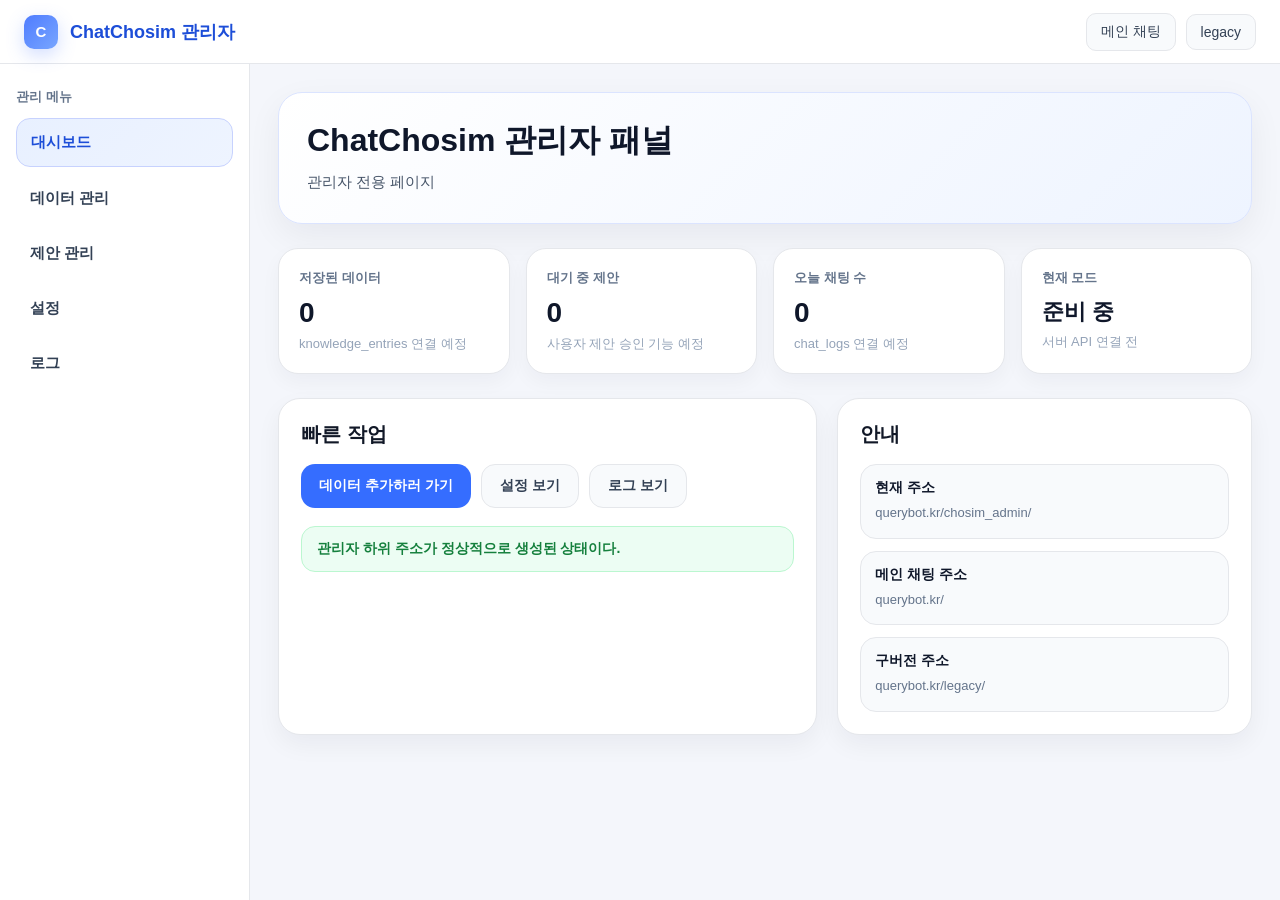
==== src/main/resources/static/chosim_admin/index.html @ a06877ca "Add chosim_admin page" ====
<!DOCTYPE html>
<html lang="ko">
<head>
    <meta charset="UTF-8" />
    <meta name="viewport" content="width=device-width, initial-scale=1.0" />
    <title>ChatChosim 관리자</title>
    <style>
        * {
            box-sizing: border-box;
        }

        body {
            margin: 0;
            font-family: "Malgun Gothic", "Apple SD Gothic Neo", Arial, sans-serif;
            background: #f4f6fb;
            color: #1f2937;
        }

        .topbar {
            width: 100%;
            height: 64px;
            background: #ffffff;
            border-bottom: 1px solid #e5e7eb;
            display: flex;
            align-items: center;
            justify-content: space-between;
            padding: 0 24px;
            position: sticky;
            top: 0;
            z-index: 10;
        }

        .brand {
            display: flex;
            align-items: center;
            gap: 12px;
            font-size: 18px;
            font-weight: 700;
            color: #1d4ed8;
        }

        .brand-badge {
            width: 34px;
            height: 34px;
            border-radius: 10px;
            background: linear-gradient(135deg, #4f7cff, #78a6ff);
            color: white;
            display: flex;
            align-items: center;
            justify-content: center;
            font-size: 15px;
            font-weight: 800;
            box-shadow: 0 6px 18px rgba(79, 124, 255, 0.25);
        }

        .top-links {
            display: flex;
            align-items: center;
            gap: 10px;
            flex-wrap: wrap;
        }

        .top-links a {
            text-decoration: none;
            color: #334155;
            font-size: 14px;
            padding: 9px 14px;
            border-radius: 10px;
            background: #f8fafc;
            border: 1px solid #e5e7eb;
            transition: 0.18s ease;
        }

        .top-links a:hover {
            background: #eef4ff;
            color: #1d4ed8;
            border-color: #c7d2fe;
        }

        .layout {
            display: flex;
            min-height: calc(100vh - 64px);
        }

        .sidebar {
            width: 250px;
            background: #ffffff;
            border-right: 1px solid #e5e7eb;
            padding: 24px 16px;
        }

        .sidebar-title {
            font-size: 13px;
            color: #64748b;
            margin-bottom: 12px;
            font-weight: 700;
        }

        .nav-button {
            width: 100%;
            border: none;
            background: transparent;
            text-align: left;
            padding: 14px 14px;
            border-radius: 14px;
            cursor: pointer;
            font-size: 15px;
            font-weight: 600;
            color: #334155;
            margin-bottom: 8px;
            transition: 0.18s ease;
        }

        .nav-button:hover {
            background: #f1f5ff;
            color: #1d4ed8;
        }

        .nav-button.active {
            background: linear-gradient(135deg, #e8f0ff, #eef4ff);
            color: #1d4ed8;
            border: 1px solid #c7d2fe;
        }

        .content {
            flex: 1;
            padding: 28px;
        }

        .hero {
            background: linear-gradient(135deg, #ffffff, #eef4ff);
            border: 1px solid #dbe4ff;
            border-radius: 24px;
            padding: 28px;
            box-shadow: 0 12px 34px rgba(15, 23, 42, 0.06);
            margin-bottom: 24px;
        }

        .hero h1 {
            margin: 0 0 10px 0;
            font-size: 32px;
            line-height: 1.2;
            color: #0f172a;
        }

        .hero p {
            margin: 0;
            font-size: 15px;
            color: #475569;
            line-height: 1.7;
        }

        .stats {
            display: grid;
            grid-template-columns: repeat(4, minmax(0, 1fr));
            gap: 16px;
            margin-bottom: 24px;
        }

        .stat-card {
            background: #ffffff;
            border: 1px solid #e5e7eb;
            border-radius: 20px;
            padding: 20px;
            box-shadow: 0 8px 20px rgba(15, 23, 42, 0.04);
        }

        .stat-title {
            font-size: 13px;
            color: #64748b;
            margin-bottom: 10px;
            font-weight: 700;
        }

        .stat-value {
            font-size: 28px;
            font-weight: 800;
            color: #0f172a;
            margin-bottom: 6px;
        }

        .stat-desc {
            font-size: 13px;
            color: #94a3b8;
        }

        .panel-grid {
            display: grid;
            grid-template-columns: 1.3fr 1fr;
            gap: 20px;
        }

        .card {
            background: #ffffff;
            border: 1px solid #e5e7eb;
            border-radius: 22px;
            padding: 22px;
            box-shadow: 0 10px 24px rgba(15, 23, 42, 0.05);
        }

        .card h2 {
            margin: 0 0 16px 0;
            font-size: 20px;
            color: #111827;
        }

        .field-group {
            margin-bottom: 14px;
        }

        .field-group label {
            display: block;
            font-size: 13px;
            font-weight: 700;
            color: #475569;
            margin-bottom: 8px;
        }

        input[type="text"],
        input[type="password"],
        textarea,
        select {
            width: 100%;
            border: 1px solid #d1d5db;
            border-radius: 14px;
            padding: 13px 14px;
            font-size: 14px;
            outline: none;
            background: #ffffff;
            color: #111827;
            transition: border-color 0.18s ease, box-shadow 0.18s ease;
        }

        textarea {
            resize: vertical;
            min-height: 110px;
        }

        input:focus,
        textarea:focus,
        select:focus {
            border-color: #4f7cff;
            box-shadow: 0 0 0 4px rgba(79, 124, 255, 0.12);
        }

        .button-row {
            display: flex;
            gap: 10px;
            flex-wrap: wrap;
            margin-top: 16px;
        }

        .btn {
            border: none;
            border-radius: 14px;
            padding: 12px 18px;
            font-size: 14px;
            font-weight: 700;
            cursor: pointer;
            transition: 0.18s ease;
        }

        .btn-primary {
            background: #356dff;
            color: white;
        }

        .btn-primary:hover {
            background: #245df4;
        }

        .btn-light {
            background: #f8fafc;
            color: #334155;
            border: 1px solid #e5e7eb;
        }

        .btn-light:hover {
            background: #eef2ff;
            color: #1d4ed8;
        }

        .log-list,
        .notice-list {
            display: flex;
            flex-direction: column;
            gap: 12px;
        }

        .log-item,
        .notice-item {
            background: #f8fafc;
            border: 1px solid #e5e7eb;
            border-radius: 16px;
            padding: 14px;
        }

        .log-item-title,
        .notice-item-title {
            font-size: 14px;
            font-weight: 700;
            color: #0f172a;
            margin-bottom: 6px;
        }

        .log-item-desc,
        .notice-item-desc {
            font-size: 13px;
            color: #64748b;
            line-height: 1.6;
        }

        .status-bar {
            margin-top: 18px;
            padding: 13px 15px;
            border-radius: 14px;
            font-size: 14px;
            font-weight: 700;
            background: #ecfdf3;
            color: #15803d;
            border: 1px solid #bbf7d0;
        }

        .hidden {
            display: none;
        }

        .section {
            display: none;
        }

        .section.active {
            display: block;
        }

        .small-note {
            margin-top: 10px;
            font-size: 12px;
            color: #94a3b8;
            line-height: 1.6;
        }

        @media (max-width: 1100px) {
            .stats {
                grid-template-columns: repeat(2, minmax(0, 1fr));
            }

            .panel-grid {
                grid-template-columns: 1fr;
            }
        }

        @media (max-width: 860px) {
            .layout {
                flex-direction: column;
            }

            .sidebar {
                width: 100%;
                border-right: none;
                border-bottom: 1px solid #e5e7eb;
            }

            .content {
                padding: 18px;
            }

            .hero h1 {
                font-size: 26px;
            }
        }

        @media (max-width: 560px) {
            .topbar {
                padding: 0 14px;
            }

            .stats {
                grid-template-columns: 1fr;
            }

            .top-links {
                display: none;
            }

            .hero {
                padding: 20px;
            }

            .card {
                padding: 18px;
            }
        }
    </style>
</head>
<body>
<header class="topbar">
    <div class="brand">
        <div class="brand-badge">C</div>
        <span>ChatChosim 관리자</span>
    </div>
    <div class="top-links">
        <a href="/">메인 채팅</a>
        <a href="/legacy/">legacy</a>
    </div>
</header>

<div class="layout">
    <aside class="sidebar">
        <div class="sidebar-title">관리 메뉴</div>
        <button class="nav-button active" data-target="dashboard">대시보드</button>
        <button class="nav-button" data-target="knowledge">데이터 관리</button>
        <button class="nav-button" data-target="suggestions">제안 관리</button>
        <button class="nav-button" data-target="settings">설정</button>
        <button class="nav-button" data-target="logs">로그</button>
    </aside>

    <main class="content">
        <section id="dashboard" class="section active">
            <div class="hero">
                <h1>ChatChosim 관리자 패널</h1>
                <p>
                     관리자 전용 페이지
                </p>
            </div>

            <div class="stats">
                <div class="stat-card">
                    <div class="stat-title">저장된 데이터</div>
                    <div class="stat-value">0</div>
                    <div class="stat-desc">knowledge_entries 연결 예정</div>
                </div>
                <div class="stat-card">
                    <div class="stat-title">대기 중 제안</div>
                    <div class="stat-value">0</div>
                    <div class="stat-desc">사용자 제안 승인 기능 예정</div>
                </div>
                <div class="stat-card">
                    <div class="stat-title">오늘 채팅 수</div>
                    <div class="stat-value">0</div>
                    <div class="stat-desc">chat_logs 연결 예정</div>
                </div>
                <div class="stat-card">
                    <div class="stat-title">현재 모드</div>
                    <div class="stat-value" style="font-size: 22px;">준비 중</div>
                    <div class="stat-desc">서버 API 연결 전</div>
                </div>
            </div>

            <div class="panel-grid">
                <div class="card">
                    <h2>빠른 작업</h2>
                    <div class="button-row">
                        <button class="btn btn-primary" onclick="showSection('knowledge')">데이터 추가하러 가기</button>
                        <button class="btn btn-light" onclick="showSection('settings')">설정 보기</button>
                        <button class="btn btn-light" onclick="showSection('logs')">로그 보기</button>
                    </div>
                    <div class="status-bar">
                        관리자 하위 주소가 정상적으로 생성된 상태이다.
                    </div>
                </div>

                <div class="card">
                    <h2>안내</h2>
                    <div class="notice-list">
                        <div class="notice-item">
                            <div class="notice-item-title">현재 주소</div>
                            <div class="notice-item-desc">querybot.kr/chosim_admin/</div>
                        </div>
                        <div class="notice-item">
                            <div class="notice-item-title">메인 채팅 주소</div>
                            <div class="notice-item-desc">querybot.kr/</div>
                        </div>
                        <div class="notice-item">
                            <div class="notice-item-title">구버전 주소</div>
                            <div class="notice-item-desc">querybot.kr/legacy/</div>
                        </div>
                    </div>
                </div>
            </div>
        </section>

        <section id="knowledge" class="section">
            <div class="card">
                <h2>데이터 관리</h2>

                <div class="field-group">
                    <label for="knowledgeQuestion">질문</label>
                    <input type="text" id="knowledgeQuestion" placeholder="예: 세르는 누구야?" />
                </div>

                <div class="field-group">
                    <label for="knowledgeAnswer">답변</label>
                    <textarea id="knowledgeAnswer" placeholder="예: 세르는 노아벨 세계관의 핵심 인물이다."></textarea>
                </div>

                <div class="field-group">
                    <label for="knowledgeCategory">카테고리</label>
                    <select id="knowledgeCategory">
                        <option>일반</option>
                        <option>세계관</option>
                        <option>캐릭터</option>
                        <option>기능</option>
                        <option>안내</option>
                    </select>
                </div>

                <div class="button-row">
                    <button class="btn btn-primary" onclick="fakeSave('데이터가 임시로 저장된 것처럼 표시했다.')">데이터 저장</button>
                    <button class="btn btn-light" onclick="clearKnowledgeForm()">입력 초기화</button>
                </div>

                <div class="small-note">
                    지금은 프론트 기본 화면만 만든 상태다. 나중에 이 버튼을
                    <strong>/api/admin/knowledge</strong> 와 연결하면 실제 저장이 된다.
                </div>

                <div id="knowledgeStatus" class="status-bar hidden"></div>
            </div>
        </section>

        <section id="suggestions" class="section">
            <div class="card">
                <h2>제안 관리</h2>
                <div class="notice-list">
                    <div class="notice-item">
                        <div class="notice-item-title">예시 제안 1</div>
                        <div class="notice-item-desc">질문: 노아벨이 뭐야? / 상태: 대기 중</div>
                    </div>
                    <div class="notice-item">
                        <div class="notice-item-title">예시 제안 2</div>
                        <div class="notice-item-desc">질문: ChatChosim은 무엇인가? / 상태: 대기 중</div>
                    </div>
                </div>

                <div class="button-row">
                    <button class="btn btn-primary" onclick="fakeSave('선택한 제안을 승인한 것처럼 표시했다.')">선택 항목 승인</button>
                    <button class="btn btn-light" onclick="fakeSave('선택한 제안을 거부한 것처럼 표시했다.')">선택 항목 거부</button>
                </div>

                <div class="small-note">
                    나중에 사용자 제안은 <strong>/api/suggest</strong> 로 들어오고,
                    여기서는 <strong>/api/admin/suggestions</strong> 로 관리하면 된다.
                </div>
            </div>
        </section>

        <section id="settings" class="section">
            <div class="card">
                <h2>설정</h2>

                <div class="field-group">
                    <label for="defaultReply">기본 응답 문구</label>
                    <textarea id="defaultReply" placeholder="예: 아직 학습되지 않은 질문이다."></textarea>
                </div>

                <div class="field-group">
                    <label for="siteMode">사이트 모드</label>
                    <select id="siteMode">
                        <option>운영 모드</option>
                        <option>점검 모드</option>
                        <option>테스트 모드</option>
                    </select>
                </div>

                <div class="field-group">
                    <label for="adminPassword">관리자 비밀번호(임시 표시용)</label>
                    <input type="password" id="adminPassword" placeholder="나중에 서버 해시 저장으로 변경" />
                </div>

                <div class="button-row">
                    <button class="btn btn-primary" onclick="fakeSave('설정이 저장된 것처럼 표시했다.')">설정 저장</button>
                </div>

                <div class="small-note">
                    지금은 화면만 있는 상태다. 이후 <strong>/api/admin/settings</strong> 와 연결하면 실제 설정 저장이 가능하다.
                </div>
            </div>
        </section>

        <section id="logs" class="section">
            <div class="card">
                <h2>최근 로그</h2>
                <div class="log-list">
                    <div class="log-item">
                        <div class="log-item-title">예시 로그 1</div>
                        <div class="log-item-desc">사용자 메시지와 응답 로그가 여기에 표시될 예정이다.</div>
                    </div>
                    <div class="log-item">
                        <div class="log-item-title">예시 로그 2</div>
                        <div class="log-item-desc">나중에 /api/admin/logs 와 연결하면 실제 데이터가 보인다.</div>
                    </div>
                    <div class="log-item">
                        <div class="log-item-title">예시 로그 3</div>
                        <div class="log-item-desc">날짜, 질문, 응답, 상태값 등을 볼 수 있게 확장하면 된다.</div>
                    </div>
                </div>
            </div>
        </section>
    </main>
</div>

<script>
    const navButtons = document.querySelectorAll(".nav-button");
    const sections = document.querySelectorAll(".section");

    function showSection(sectionId) {
        sections.forEach(section => {
            section.classList.remove("active");
        });

        navButtons.forEach(button => {
            button.classList.remove("active");
        });

        const targetSection = document.getElementById(sectionId);
        if (targetSection) {
            targetSection.classList.add("active");
        }

        const targetButton = document.querySelector(`.nav-button[data-target="${sectionId}"]`);
        if (targetButton) {
            targetButton.classList.add("active");
        }
    }

    navButtons.forEach(button => {
        button.addEventListener("click", () => {
            const target = button.getAttribute("data-target");
            showSection(target);
        });
    });

    function fakeSave(message) {
        const knowledgeStatus = document.getElementById("knowledgeStatus");
        knowledgeStatus.textContent = message;
        knowledgeStatus.classList.remove("hidden");

        window.scrollTo({
            top: 0,
            behavior: "smooth"
        });
    }

    function clearKnowledgeForm() {
        document.getElementById("knowledgeQuestion").value = "";
        document.getElementById("knowledgeAnswer").value = "";
        document.getElementById("knowledgeCategory").selectedIndex = 0;

        const knowledgeStatus = document.getElementById("knowledgeStatus");
        knowledgeStatus.textContent = "입력값을 초기화했다.";
        knowledgeStatus.classList.remove("hidden");
    }
</script>
</body>
</html>
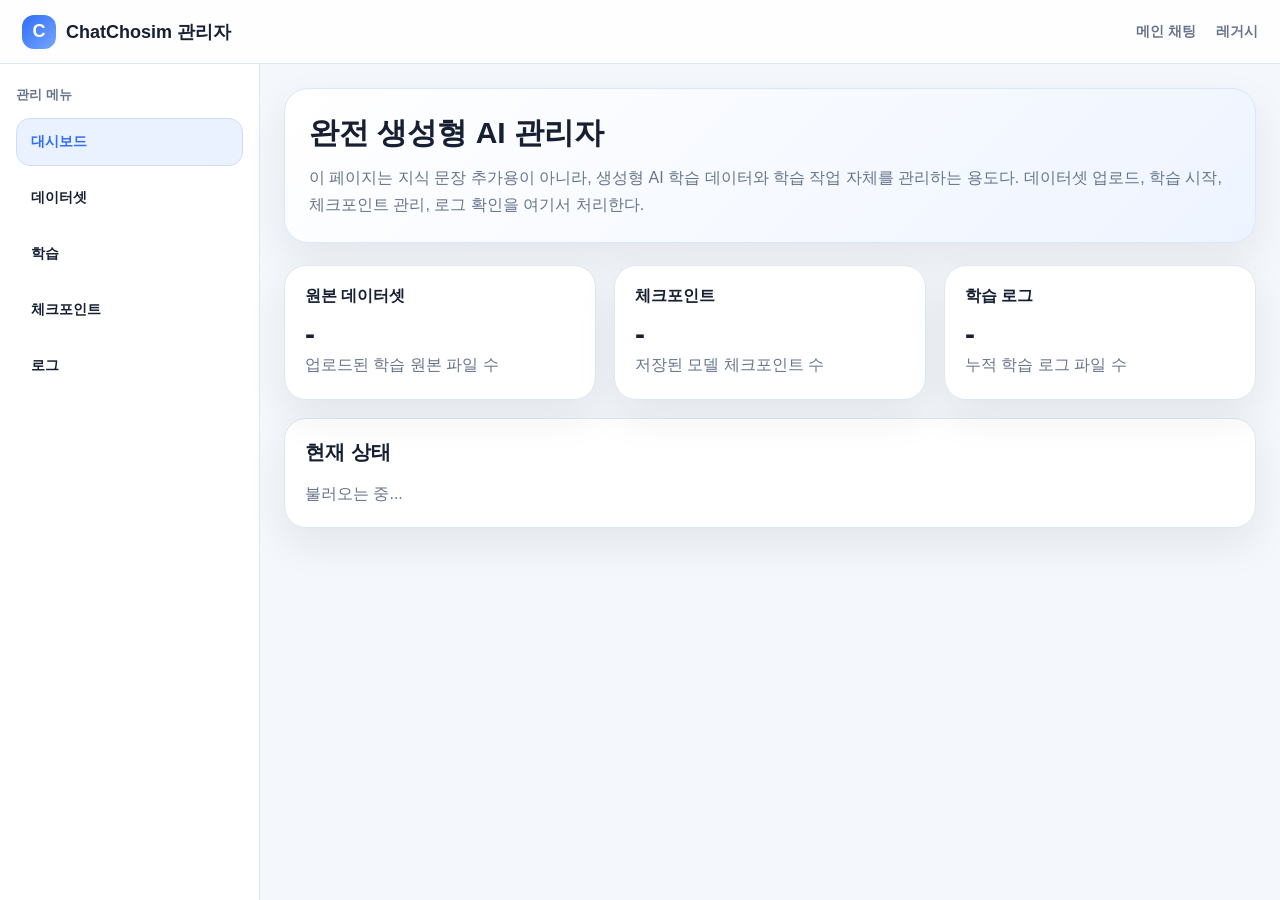
==== commit 0a3dab70: "Set querybot.kr main chat structure" ====
--- a/src/main/resources/static/chosim_admin/index.html
+++ b/src/main/resources/static/chosim_admin/index.html
@@ -2,655 +2,633 @@
 <html lang="ko">
 <head>
     <meta charset="UTF-8" />
-    <meta name="viewport" content="width=device-width, initial-scale=1.0" />
+    <meta name="viewport" content="width=device-width, initial-scale=1" />
     <title>ChatChosim 관리자</title>
     <style>
+        :root {
+            --bg: #f4f7fb;
+            --panel: #ffffff;
+            --line: #dfe7f1;
+            --text: #172033;
+            --sub: #66748b;
+            --brand: #2f6df6;
+            --brand-soft: #eaf1ff;
+            --ok-bg: #edfdf3;
+            --ok-text: #18794e;
+            --warn-bg: #fff8e8;
+            --warn-text: #9a6700;
+            --shadow: 0 16px 40px rgba(23, 32, 51, 0.08);
+        }
+
         * {
             box-sizing: border-box;
         }
 
+        html, body {
+            margin: 0;
+            padding: 0;
+            font-family: "Malgun Gothic", "Apple SD Gothic Neo", Arial, sans-serif;
+            background: var(--bg);
+            color: var(--text);
+        }
+
         body {
-            margin: 0;
-            font-family: "Malgun Gothic", "Apple SD Gothic Neo", Arial, sans-serif;
-            background: #f4f6fb;
-            color: #1f2937;
+            min-height: 100vh;
         }
 
         .topbar {
-            width: 100%;
             height: 64px;
-            background: #ffffff;
-            border-bottom: 1px solid #e5e7eb;
             display: flex;
             align-items: center;
             justify-content: space-between;
-            padding: 0 24px;
+            padding: 0 22px;
+            background: rgba(255,255,255,0.92);
+            border-bottom: 1px solid var(--line);
             position: sticky;
             top: 0;
             z-index: 10;
         }
 
         .brand {
-            display: flex;
+            display: inline-flex;
             align-items: center;
-            gap: 12px;
+            gap: 10px;
+            text-decoration: none;
+            color: var(--text);
             font-size: 18px;
-            font-weight: 700;
-            color: #1d4ed8;
+            font-weight: 800;
         }
 
         .brand-badge {
             width: 34px;
             height: 34px;
-            border-radius: 10px;
-            background: linear-gradient(135deg, #4f7cff, #78a6ff);
+            border-radius: 12px;
+            background: linear-gradient(135deg, #2f6df6, #76a6ff);
             color: white;
-            display: flex;
+            display: inline-flex;
             align-items: center;
             justify-content: center;
-            font-size: 15px;
             font-weight: 800;
-            box-shadow: 0 6px 18px rgba(79, 124, 255, 0.25);
-        }
-
-        .top-links {
-            display: flex;
-            align-items: center;
-            gap: 10px;
-            flex-wrap: wrap;
-        }
-
-        .top-links a {
+        }
+
+        .top-actions a {
             text-decoration: none;
-            color: #334155;
+            color: var(--sub);
             font-size: 14px;
-            padding: 9px 14px;
-            border-radius: 10px;
-            background: #f8fafc;
-            border: 1px solid #e5e7eb;
-            transition: 0.18s ease;
-        }
-
-        .top-links a:hover {
-            background: #eef4ff;
-            color: #1d4ed8;
-            border-color: #c7d2fe;
+            font-weight: 700;
+            margin-left: 16px;
         }
 
         .layout {
-            display: flex;
+            display: grid;
+            grid-template-columns: 260px 1fr;
             min-height: calc(100vh - 64px);
         }
 
         .sidebar {
-            width: 250px;
-            background: #ffffff;
-            border-right: 1px solid #e5e7eb;
-            padding: 24px 16px;
+            background: #fff;
+            border-right: 1px solid var(--line);
+            padding: 22px 16px;
         }
 
         .sidebar-title {
+            color: var(--sub);
             font-size: 13px;
-            color: #64748b;
-            margin-bottom: 12px;
-            font-weight: 700;
-        }
-
-        .nav-button {
+            font-weight: 800;
+            margin-bottom: 14px;
+        }
+
+        .nav-btn {
             width: 100%;
-            border: none;
+            border: 1px solid transparent;
             background: transparent;
             text-align: left;
             padding: 14px 14px;
             border-radius: 14px;
+            font-size: 14px;
+            font-weight: 700;
+            color: var(--text);
             cursor: pointer;
-            font-size: 15px;
-            font-weight: 600;
-            color: #334155;
             margin-bottom: 8px;
-            transition: 0.18s ease;
-        }
-
-        .nav-button:hover {
-            background: #f1f5ff;
-            color: #1d4ed8;
-        }
-
-        .nav-button.active {
-            background: linear-gradient(135deg, #e8f0ff, #eef4ff);
-            color: #1d4ed8;
-            border: 1px solid #c7d2fe;
+        }
+
+        .nav-btn.active {
+            background: var(--brand-soft);
+            border-color: #cfdcff;
+            color: var(--brand);
         }
 
         .content {
-            flex: 1;
-            padding: 28px;
+            padding: 24px;
+        }
+
+        .section {
+            display: none;
+        }
+
+        .section.active {
+            display: block;
         }
 
         .hero {
             background: linear-gradient(135deg, #ffffff, #eef4ff);
-            border: 1px solid #dbe4ff;
+            border: 1px solid #d9e6ff;
             border-radius: 24px;
-            padding: 28px;
-            box-shadow: 0 12px 34px rgba(15, 23, 42, 0.06);
-            margin-bottom: 24px;
+            box-shadow: var(--shadow);
+            padding: 24px;
+            margin-bottom: 22px;
         }
 
         .hero h1 {
-            margin: 0 0 10px 0;
-            font-size: 32px;
-            line-height: 1.2;
-            color: #0f172a;
+            margin: 0 0 10px;
+            font-size: 30px;
         }
 
         .hero p {
             margin: 0;
-            font-size: 15px;
-            color: #475569;
+            color: var(--sub);
             line-height: 1.7;
         }
 
-        .stats {
+        .grid {
             display: grid;
-            grid-template-columns: repeat(4, minmax(0, 1fr));
-            gap: 16px;
-            margin-bottom: 24px;
-        }
-
-        .stat-card {
-            background: #ffffff;
-            border: 1px solid #e5e7eb;
-            border-radius: 20px;
+            gap: 18px;
+        }
+
+        .grid.two {
+            grid-template-columns: repeat(2, 1fr);
+        }
+
+        .grid.three {
+            grid-template-columns: repeat(3, 1fr);
+        }
+
+        .card {
+            background: var(--panel);
+            border: 1px solid var(--line);
+            border-radius: 22px;
+            box-shadow: var(--shadow);
             padding: 20px;
-            box-shadow: 0 8px 20px rgba(15, 23, 42, 0.04);
-        }
-
-        .stat-title {
-            font-size: 13px;
-            color: #64748b;
-            margin-bottom: 10px;
-            font-weight: 700;
+        }
+
+        .card h2 {
+            margin: 0 0 14px;
+            font-size: 20px;
+        }
+
+        .card h3 {
+            margin: 0 0 10px;
+            font-size: 16px;
+        }
+
+        .muted {
+            color: var(--sub);
+            line-height: 1.7;
         }
 
         .stat-value {
-            font-size: 28px;
+            font-size: 30px;
             font-weight: 800;
-            color: #0f172a;
-            margin-bottom: 6px;
-        }
-
-        .stat-desc {
-            font-size: 13px;
-            color: #94a3b8;
-        }
-
-        .panel-grid {
-            display: grid;
-            grid-template-columns: 1.3fr 1fr;
-            gap: 20px;
-        }
-
-        .card {
-            background: #ffffff;
-            border: 1px solid #e5e7eb;
-            border-radius: 22px;
-            padding: 22px;
-            box-shadow: 0 10px 24px rgba(15, 23, 42, 0.05);
-        }
-
-        .card h2 {
-            margin: 0 0 16px 0;
-            font-size: 20px;
-            color: #111827;
-        }
-
-        .field-group {
+            margin-top: 6px;
+        }
+
+        .field {
             margin-bottom: 14px;
         }
 
-        .field-group label {
+        .field label {
             display: block;
             font-size: 13px;
-            font-weight: 700;
-            color: #475569;
+            font-weight: 800;
             margin-bottom: 8px;
         }
 
-        input[type="text"],
-        input[type="password"],
-        textarea,
-        select {
+        .field input,
+        .field select,
+        .field textarea {
             width: 100%;
-            border: 1px solid #d1d5db;
+            border: 1px solid #d7e0ec;
+            background: #fff;
             border-radius: 14px;
             padding: 13px 14px;
             font-size: 14px;
             outline: none;
-            background: #ffffff;
-            color: #111827;
-            transition: border-color 0.18s ease, box-shadow 0.18s ease;
-        }
-
-        textarea {
+        }
+
+        .field textarea {
+            min-height: 120px;
             resize: vertical;
-            min-height: 110px;
-        }
-
-        input:focus,
-        textarea:focus,
-        select:focus {
-            border-color: #4f7cff;
-            box-shadow: 0 0 0 4px rgba(79, 124, 255, 0.12);
-        }
-
-        .button-row {
+        }
+
+        .row {
             display: flex;
             gap: 10px;
             flex-wrap: wrap;
-            margin-top: 16px;
         }
 
         .btn {
             border: none;
             border-radius: 14px;
-            padding: 12px 18px;
+            padding: 12px 16px;
+            font-size: 14px;
+            font-weight: 800;
+            cursor: pointer;
+        }
+
+        .btn-primary {
+            background: var(--brand);
+            color: #fff;
+        }
+
+        .btn-light {
+            background: #f5f8fc;
+            color: var(--text);
+            border: 1px solid var(--line);
+        }
+
+        .status-box {
+            margin-top: 12px;
+            border-radius: 14px;
+            padding: 12px 14px;
             font-size: 14px;
             font-weight: 700;
-            cursor: pointer;
-            transition: 0.18s ease;
-        }
-
-        .btn-primary {
-            background: #356dff;
-            color: white;
-        }
-
-        .btn-primary:hover {
-            background: #245df4;
-        }
-
-        .btn-light {
-            background: #f8fafc;
-            color: #334155;
-            border: 1px solid #e5e7eb;
-        }
-
-        .btn-light:hover {
-            background: #eef2ff;
-            color: #1d4ed8;
-        }
-
-        .log-list,
-        .notice-list {
+            display: none;
+        }
+
+        .status-box.show {
+            display: block;
+        }
+
+        .status-box.ok {
+            background: var(--ok-bg);
+            color: var(--ok-text);
+        }
+
+        .status-box.warn {
+            background: var(--warn-bg);
+            color: var(--warn-text);
+        }
+
+        .file-list {
             display: flex;
             flex-direction: column;
-            gap: 12px;
-        }
-
-        .log-item,
-        .notice-item {
-            background: #f8fafc;
-            border: 1px solid #e5e7eb;
-            border-radius: 16px;
-            padding: 14px;
-        }
-
-        .log-item-title,
-        .notice-item-title {
-            font-size: 14px;
-            font-weight: 700;
-            color: #0f172a;
+            gap: 10px;
+        }
+
+        .file-item {
+            border: 1px solid var(--line);
+            background: #fbfdff;
+            border-radius: 14px;
+            padding: 12px 14px;
+        }
+
+        .file-name {
+            font-weight: 800;
             margin-bottom: 6px;
         }
 
-        .log-item-desc,
-        .notice-item-desc {
+        .file-meta {
+            color: var(--sub);
             font-size: 13px;
-            color: #64748b;
-            line-height: 1.6;
-        }
-
-        .status-bar {
-            margin-top: 18px;
-            padding: 13px 15px;
-            border-radius: 14px;
-            font-size: 14px;
-            font-weight: 700;
-            background: #ecfdf3;
-            color: #15803d;
-            border: 1px solid #bbf7d0;
-        }
-
-        .hidden {
-            display: none;
-        }
-
-        .section {
-            display: none;
-        }
-
-        .section.active {
-            display: block;
-        }
-
-        .small-note {
-            margin-top: 10px;
-            font-size: 12px;
-            color: #94a3b8;
-            line-height: 1.6;
         }
 
         @media (max-width: 1100px) {
-            .stats {
-                grid-template-columns: repeat(2, minmax(0, 1fr));
-            }
-
-            .panel-grid {
+            .grid.two,
+            .grid.three {
                 grid-template-columns: 1fr;
             }
         }
 
         @media (max-width: 860px) {
             .layout {
-                flex-direction: column;
-            }
-
-            .sidebar {
-                width: 100%;
-                border-right: none;
-                border-bottom: 1px solid #e5e7eb;
-            }
-
-            .content {
-                padding: 18px;
-            }
-
-            .hero h1 {
-                font-size: 26px;
-            }
-        }
-
-        @media (max-width: 560px) {
-            .topbar {
-                padding: 0 14px;
-            }
-
-            .stats {
                 grid-template-columns: 1fr;
             }
 
-            .top-links {
-                display: none;
+            .sidebar {
+                border-right: none;
+                border-bottom: 1px solid var(--line);
             }
 
-            .hero {
-                padding: 20px;
-            }
-
-            .card {
-                padding: 18px;
+            .content {
+                padding: 16px;
             }
         }
     </style>
 </head>
 <body>
 <header class="topbar">
-    <div class="brand">
-        <div class="brand-badge">C</div>
+    <a class="brand" href="/">
+        <span class="brand-badge">C</span>
         <span>ChatChosim 관리자</span>
-    </div>
-    <div class="top-links">
+    </a>
+    <div class="top-actions">
         <a href="/">메인 채팅</a>
-        <a href="/legacy/">legacy</a>
+        <a href="/legacy/">레거시</a>
     </div>
 </header>
 
 <div class="layout">
     <aside class="sidebar">
         <div class="sidebar-title">관리 메뉴</div>
-        <button class="nav-button active" data-target="dashboard">대시보드</button>
-        <button class="nav-button" data-target="knowledge">데이터 관리</button>
-        <button class="nav-button" data-target="suggestions">제안 관리</button>
-        <button class="nav-button" data-target="settings">설정</button>
-        <button class="nav-button" data-target="logs">로그</button>
+        <button class="nav-btn active" data-target="dashboard">대시보드</button>
+        <button class="nav-btn" data-target="datasets">데이터셋</button>
+        <button class="nav-btn" data-target="training">학습</button>
+        <button class="nav-btn" data-target="checkpoints">체크포인트</button>
+        <button class="nav-btn" data-target="logs">로그</button>
     </aside>
 
     <main class="content">
         <section id="dashboard" class="section active">
             <div class="hero">
-                <h1>ChatChosim 관리자 패널</h1>
+                <h1>완전 생성형 AI 관리자</h1>
                 <p>
-                     관리자 전용 페이지
+                    이 페이지는 지식 문장 추가용이 아니라, 생성형 AI 학습 데이터와 학습 작업 자체를 관리하는 용도다.
+                    데이터셋 업로드, 학습 시작, 체크포인트 관리, 로그 확인을 여기서 처리한다.
                 </p>
             </div>
 
-            <div class="stats">
-                <div class="stat-card">
-                    <div class="stat-title">저장된 데이터</div>
-                    <div class="stat-value">0</div>
-                    <div class="stat-desc">knowledge_entries 연결 예정</div>
-                </div>
-                <div class="stat-card">
-                    <div class="stat-title">대기 중 제안</div>
-                    <div class="stat-value">0</div>
-                    <div class="stat-desc">사용자 제안 승인 기능 예정</div>
-                </div>
-                <div class="stat-card">
-                    <div class="stat-title">오늘 채팅 수</div>
-                    <div class="stat-value">0</div>
-                    <div class="stat-desc">chat_logs 연결 예정</div>
-                </div>
-                <div class="stat-card">
-                    <div class="stat-title">현재 모드</div>
-                    <div class="stat-value" style="font-size: 22px;">준비 중</div>
-                    <div class="stat-desc">서버 API 연결 전</div>
-                </div>
-            </div>
-
-            <div class="panel-grid">
+            <div class="grid three">
                 <div class="card">
-                    <h2>빠른 작업</h2>
-                    <div class="button-row">
-                        <button class="btn btn-primary" onclick="showSection('knowledge')">데이터 추가하러 가기</button>
-                        <button class="btn btn-light" onclick="showSection('settings')">설정 보기</button>
-                        <button class="btn btn-light" onclick="showSection('logs')">로그 보기</button>
+                    <h3>원본 데이터셋</h3>
+                    <div class="stat-value" id="statDatasetCount">-</div>
+                    <div class="muted">업로드된 학습 원본 파일 수</div>
+                </div>
+                <div class="card">
+                    <h3>체크포인트</h3>
+                    <div class="stat-value" id="statCheckpointCount">-</div>
+                    <div class="muted">저장된 모델 체크포인트 수</div>
+                </div>
+                <div class="card">
+                    <h3>학습 로그</h3>
+                    <div class="stat-value" id="statLogCount">-</div>
+                    <div class="muted">누적 학습 로그 파일 수</div>
+                </div>
+            </div>
+
+            <div class="card" style="margin-top:18px;">
+                <h2>현재 상태</h2>
+                <div class="muted" id="dashboardStatusText">불러오는 중...</div>
+            </div>
+        </section>
+
+        <section id="datasets" class="section">
+            <div class="card">
+                <h2>학습 데이터셋 업로드</h2>
+
+                <div class="field">
+                    <label for="datasetFile">파일 선택</label>
+                    <input type="file" id="datasetFile" />
+                </div>
+
+                <div class="row">
+                    <button class="btn btn-primary" onclick="uploadDataset()">업로드</button>
+                    <button class="btn btn-light" onclick="loadDatasets()">목록 새로고침</button>
+                </div>
+
+                <div id="datasetStatus" class="status-box"></div>
+            </div>
+
+            <div class="card" style="margin-top:18px;">
+                <h2>업로드된 데이터셋</h2>
+                <div id="datasetList" class="file-list"></div>
+            </div>
+        </section>
+
+        <section id="training" class="section">
+            <div class="card">
+                <h2>학습 시작</h2>
+
+                <div class="field">
+                    <label for="modelName">모델 이름</label>
+                    <input type="text" id="modelName" value="ChatChosim_Generative_v0" />
+                </div>
+
+                <div class="field">
+                    <label for="baseModel">기반 모델</label>
+                    <select id="baseModel">
+                        <option value="small-transformer">small-transformer</option>
+                        <option value="medium-transformer">medium-transformer</option>
+                        <option value="custom-token-model">custom-token-model</option>
+                    </select>
+                </div>
+
+                <div class="grid two">
+                    <div class="field">
+                        <label for="epochs">epochs</label>
+                        <input type="number" id="epochs" value="3" />
                     </div>
-                    <div class="status-bar">
-                        관리자 하위 주소가 정상적으로 생성된 상태이다.
+
+                    <div class="field">
+                        <label for="batchSize">batch size</label>
+                        <input type="number" id="batchSize" value="4" />
                     </div>
                 </div>
 
-                <div class="card">
-                    <h2>안내</h2>
-                    <div class="notice-list">
-                        <div class="notice-item">
-                            <div class="notice-item-title">현재 주소</div>
-                            <div class="notice-item-desc">querybot.kr/chosim_admin/</div>
-                        </div>
-                        <div class="notice-item">
-                            <div class="notice-item-title">메인 채팅 주소</div>
-                            <div class="notice-item-desc">querybot.kr/</div>
-                        </div>
-                        <div class="notice-item">
-                            <div class="notice-item-title">구버전 주소</div>
-                            <div class="notice-item-desc">querybot.kr/legacy/</div>
-                        </div>
-                    </div>
-                </div>
+                <div class="row">
+                    <button class="btn btn-primary" onclick="startTraining()">학습 시작</button>
+                </div>
+
+                <div id="trainingStatus" class="status-box"></div>
             </div>
         </section>
 
-        <section id="knowledge" class="section">
+        <section id="checkpoints" class="section">
             <div class="card">
-                <h2>데이터 관리</h2>
-
-                <div class="field-group">
-                    <label for="knowledgeQuestion">질문</label>
-                    <input type="text" id="knowledgeQuestion" placeholder="예: 세르는 누구야?" />
-                </div>
-
-                <div class="field-group">
-                    <label for="knowledgeAnswer">답변</label>
-                    <textarea id="knowledgeAnswer" placeholder="예: 세르는 노아벨 세계관의 핵심 인물이다."></textarea>
-                </div>
-
-                <div class="field-group">
-                    <label for="knowledgeCategory">카테고리</label>
-                    <select id="knowledgeCategory">
-                        <option>일반</option>
-                        <option>세계관</option>
-                        <option>캐릭터</option>
-                        <option>기능</option>
-                        <option>안내</option>
-                    </select>
-                </div>
-
-                <div class="button-row">
-                    <button class="btn btn-primary" onclick="fakeSave('데이터가 임시로 저장된 것처럼 표시했다.')">데이터 저장</button>
-                    <button class="btn btn-light" onclick="clearKnowledgeForm()">입력 초기화</button>
-                </div>
-
-                <div class="small-note">
-                    지금은 프론트 기본 화면만 만든 상태다. 나중에 이 버튼을
-                    <strong>/api/admin/knowledge</strong> 와 연결하면 실제 저장이 된다.
-                </div>
-
-                <div id="knowledgeStatus" class="status-bar hidden"></div>
-            </div>
-        </section>
-
-        <section id="suggestions" class="section">
-            <div class="card">
-                <h2>제안 관리</h2>
-                <div class="notice-list">
-                    <div class="notice-item">
-                        <div class="notice-item-title">예시 제안 1</div>
-                        <div class="notice-item-desc">질문: 노아벨이 뭐야? / 상태: 대기 중</div>
-                    </div>
-                    <div class="notice-item">
-                        <div class="notice-item-title">예시 제안 2</div>
-                        <div class="notice-item-desc">질문: ChatChosim은 무엇인가? / 상태: 대기 중</div>
-                    </div>
-                </div>
-
-                <div class="button-row">
-                    <button class="btn btn-primary" onclick="fakeSave('선택한 제안을 승인한 것처럼 표시했다.')">선택 항목 승인</button>
-                    <button class="btn btn-light" onclick="fakeSave('선택한 제안을 거부한 것처럼 표시했다.')">선택 항목 거부</button>
-                </div>
-
-                <div class="small-note">
-                    나중에 사용자 제안은 <strong>/api/suggest</strong> 로 들어오고,
-                    여기서는 <strong>/api/admin/suggestions</strong> 로 관리하면 된다.
-                </div>
-            </div>
-        </section>
-
-        <section id="settings" class="section">
-            <div class="card">
-                <h2>설정</h2>
-
-                <div class="field-group">
-                    <label for="defaultReply">기본 응답 문구</label>
-                    <textarea id="defaultReply" placeholder="예: 아직 학습되지 않은 질문이다."></textarea>
-                </div>
-
-                <div class="field-group">
-                    <label for="siteMode">사이트 모드</label>
-                    <select id="siteMode">
-                        <option>운영 모드</option>
-                        <option>점검 모드</option>
-                        <option>테스트 모드</option>
-                    </select>
-                </div>
-
-                <div class="field-group">
-                    <label for="adminPassword">관리자 비밀번호(임시 표시용)</label>
-                    <input type="password" id="adminPassword" placeholder="나중에 서버 해시 저장으로 변경" />
-                </div>
-
-                <div class="button-row">
-                    <button class="btn btn-primary" onclick="fakeSave('설정이 저장된 것처럼 표시했다.')">설정 저장</button>
-                </div>
-
-                <div class="small-note">
-                    지금은 화면만 있는 상태다. 이후 <strong>/api/admin/settings</strong> 와 연결하면 실제 설정 저장이 가능하다.
-                </div>
+                <h2>체크포인트 목록</h2>
+                <div class="row" style="margin-bottom:12px;">
+                    <button class="btn btn-light" onclick="loadCheckpoints()">목록 새로고침</button>
+                </div>
+                <div id="checkpointList" class="file-list"></div>
+            </div>
+
+            <div class="card" style="margin-top:18px;">
+                <h2>활성 모델 전환</h2>
+                <div class="field">
+                    <label for="checkpointName">체크포인트 이름</label>
+                    <input type="text" id="checkpointName" placeholder="예: checkpoint_epoch_03.pt" />
+                </div>
+                <div class="row">
+                    <button class="btn btn-primary" onclick="activateCheckpoint()">활성화</button>
+                </div>
+                <div id="checkpointStatus" class="status-box"></div>
             </div>
         </section>
 
         <section id="logs" class="section">
             <div class="card">
-                <h2>최근 로그</h2>
-                <div class="log-list">
-                    <div class="log-item">
-                        <div class="log-item-title">예시 로그 1</div>
-                        <div class="log-item-desc">사용자 메시지와 응답 로그가 여기에 표시될 예정이다.</div>
-                    </div>
-                    <div class="log-item">
-                        <div class="log-item-title">예시 로그 2</div>
-                        <div class="log-item-desc">나중에 /api/admin/logs 와 연결하면 실제 데이터가 보인다.</div>
-                    </div>
-                    <div class="log-item">
-                        <div class="log-item-title">예시 로그 3</div>
-                        <div class="log-item-desc">날짜, 질문, 응답, 상태값 등을 볼 수 있게 확장하면 된다.</div>
-                    </div>
-                </div>
+                <h2>학습 로그</h2>
+                <div class="row" style="margin-bottom:12px;">
+                    <button class="btn btn-light" onclick="loadLogs()">목록 새로고침</button>
+                </div>
+                <div id="logList" class="file-list"></div>
             </div>
         </section>
     </main>
 </div>
 
 <script>
-    const navButtons = document.querySelectorAll(".nav-button");
+    const navButtons = document.querySelectorAll(".nav-btn");
     const sections = document.querySelectorAll(".section");
 
-    function showSection(sectionId) {
-        sections.forEach(section => {
-            section.classList.remove("active");
-        });
-
-        navButtons.forEach(button => {
-            button.classList.remove("active");
-        });
-
-        const targetSection = document.getElementById(sectionId);
-        if (targetSection) {
-            targetSection.classList.add("active");
-        }
-
-        const targetButton = document.querySelector(`.nav-button[data-target="${sectionId}"]`);
-        if (targetButton) {
-            targetButton.classList.add("active");
-        }
-    }
-
-    navButtons.forEach(button => {
-        button.addEventListener("click", () => {
-            const target = button.getAttribute("data-target");
-            showSection(target);
+    function showSection(id) {
+        sections.forEach(section => section.classList.remove("active"));
+        navButtons.forEach(btn => btn.classList.remove("active"));
+
+        document.getElementById(id).classList.add("active");
+        document.querySelector(`.nav-btn[data-target="${id}"]`).classList.add("active");
+    }
+
+    navButtons.forEach(btn => {
+        btn.addEventListener("click", () => {
+            showSection(btn.dataset.target);
         });
     });
 
-    function fakeSave(message) {
-        const knowledgeStatus = document.getElementById("knowledgeStatus");
-        knowledgeStatus.textContent = message;
-        knowledgeStatus.classList.remove("hidden");
-
-        window.scrollTo({
-            top: 0,
-            behavior: "smooth"
+    function showStatus(id, type, message) {
+        const box = document.getElementById(id);
+        box.className = "status-box show " + type;
+        box.textContent = message;
+    }
+
+    function formatBytes(bytes) {
+        if (bytes < 1024) return bytes + " B";
+        if (bytes < 1024 * 1024) return (bytes / 1024).toFixed(1) + " KB";
+        if (bytes < 1024 * 1024 * 1024) return (bytes / 1024 / 1024).toFixed(1) + " MB";
+        return (bytes / 1024 / 1024 / 1024).toFixed(1) + " GB";
+    }
+
+    function renderFileList(containerId, items) {
+        const container = document.getElementById(containerId);
+        container.innerHTML = "";
+
+        if (!items || items.length === 0) {
+            container.innerHTML = `<div class="file-item"><div class="file-name">비어 있다</div><div class="file-meta">등록된 항목이 없다.</div></div>`;
+            return;
+        }
+
+        items.forEach(item => {
+            const div = document.createElement("div");
+            div.className = "file-item";
+            div.innerHTML = `
+                <div class="file-name">${item.name}</div>
+                <div class="file-meta">크기: ${formatBytes(item.size)} | 수정시각: ${new Date(item.lastModified).toLocaleString()}</div>
+            `;
+            container.appendChild(div);
         });
     }
 
-    function clearKnowledgeForm() {
-        document.getElementById("knowledgeQuestion").value = "";
-        document.getElementById("knowledgeAnswer").value = "";
-        document.getElementById("knowledgeCategory").selectedIndex = 0;
-
-        const knowledgeStatus = document.getElementById("knowledgeStatus");
-        knowledgeStatus.textContent = "입력값을 초기화했다.";
-        knowledgeStatus.classList.remove("hidden");
-    }
+    async function loadStatus() {
+        const res = await fetch("/api/admin/status");
+        const data = await res.json();
+
+        document.getElementById("statDatasetCount").textContent = data.rawDatasetCount;
+        document.getElementById("statCheckpointCount").textContent = data.checkpointCount;
+        document.getElementById("statLogCount").textContent = data.logCount;
+        document.getElementById("dashboardStatusText").textContent =
+            `모드: ${data.mode} | 활성 모델: ${data.activeModel} | 학습 상태: ${data.trainingState}`;
+    }
+
+    async function uploadDataset() {
+        const input = document.getElementById("datasetFile");
+        if (!input.files || input.files.length === 0) {
+            showStatus("datasetStatus", "warn", "업로드할 파일을 먼저 선택해야 한다.");
+            return;
+        }
+
+        const formData = new FormData();
+        formData.append("file", input.files[0]);
+
+        const res = await fetch("/api/admin/upload-dataset", {
+            method: "POST",
+            body: formData
+        });
+
+        const data = await res.json();
+
+        if (data.success) {
+            showStatus("datasetStatus", "ok", data.message + " / " + data.fileName);
+            input.value = "";
+            await loadStatus();
+            await loadDatasets();
+        } else {
+            showStatus("datasetStatus", "warn", data.message || "업로드 실패");
+        }
+    }
+
+    async function loadDatasets() {
+        const res = await fetch("/api/admin/datasets");
+        const data = await res.json();
+        renderFileList("datasetList", data.items);
+    }
+
+    async function startTraining() {
+        const payload = {
+            modelName: document.getElementById("modelName").value.trim(),
+            baseModel: document.getElementById("baseModel").value,
+            epochs: parseInt(document.getElementById("epochs").value, 10),
+            batchSize: parseInt(document.getElementById("batchSize").value, 10)
+        };
+
+        const res = await fetch("/api/admin/start-training", {
+            method: "POST",
+            headers: {
+                "Content-Type": "application/json"
+            },
+            body: JSON.stringify(payload)
+        });
+
+        const data = await res.json();
+
+        if (data.success) {
+            showStatus("trainingStatus", "ok", `${data.message} / 로그: ${data.logFile}`);
+            await loadStatus();
+            await loadLogs();
+        } else {
+            showStatus("trainingStatus", "warn", data.message || "학습 시작 실패");
+        }
+    }
+
+    async function loadCheckpoints() {
+        const res = await fetch("/api/admin/checkpoints");
+        const data = await res.json();
+        renderFileList("checkpointList", data.items);
+    }
+
+    async function activateCheckpoint() {
+        const checkpoint = document.getElementById("checkpointName").value.trim();
+
+        const res = await fetch("/api/admin/activate-model", {
+            method: "POST",
+            headers: {
+                "Content-Type": "application/json"
+            },
+            body: JSON.stringify({ checkpoint })
+        });
+
+        const data = await res.json();
+
+        if (data.success) {
+            showStatus("checkpointStatus", "ok", `${data.message}: ${data.activeModel}`);
+            await loadStatus();
+        } else {
+            showStatus("checkpointStatus", "warn", data.message || "활성화 실패");
+        }
+    }
+
+    async function loadLogs() {
+        const res = await fetch("/api/admin/logs");
+        const data = await res.json();
+        renderFileList("logList", data.items);
+    }
+
+    async function init() {
+        await loadStatus();
+        await loadDatasets();
+        await loadCheckpoints();
+        await loadLogs();
+    }
+
+    init();
 </script>
 </body>
 </html>
